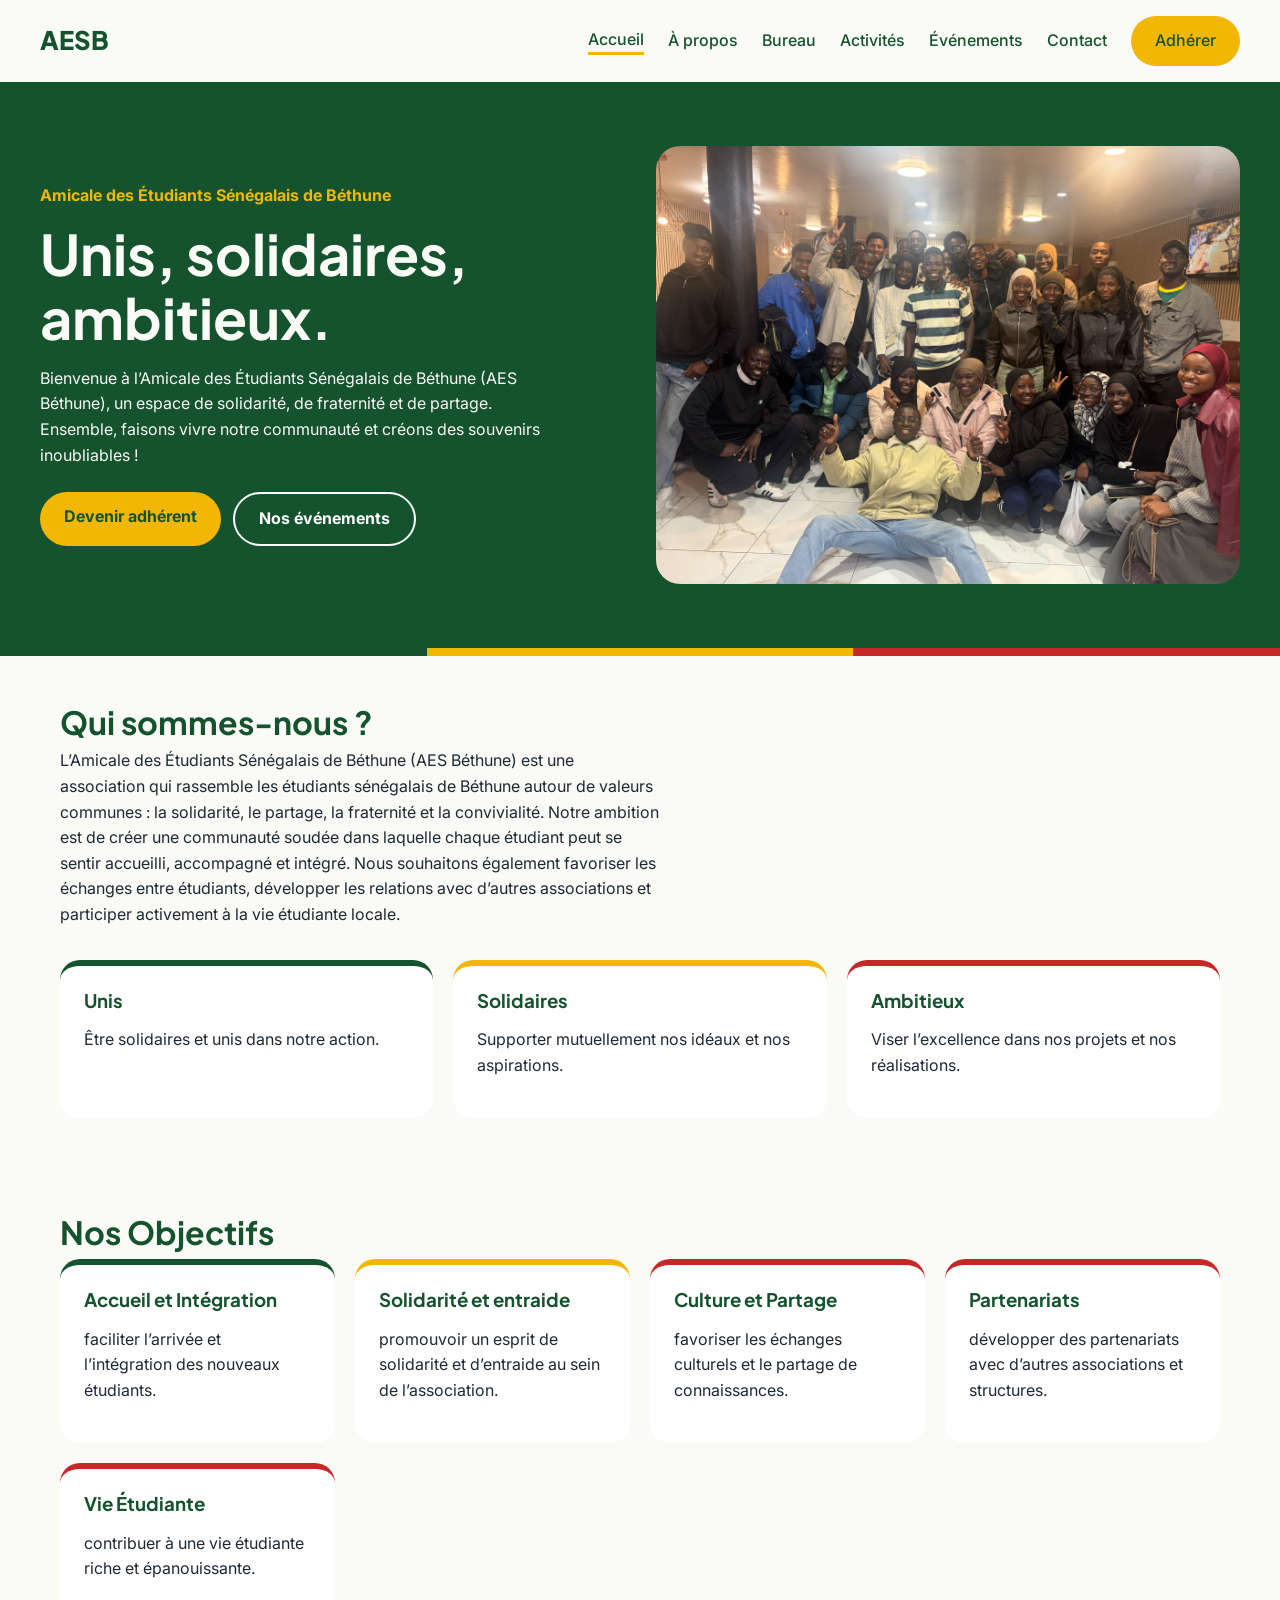
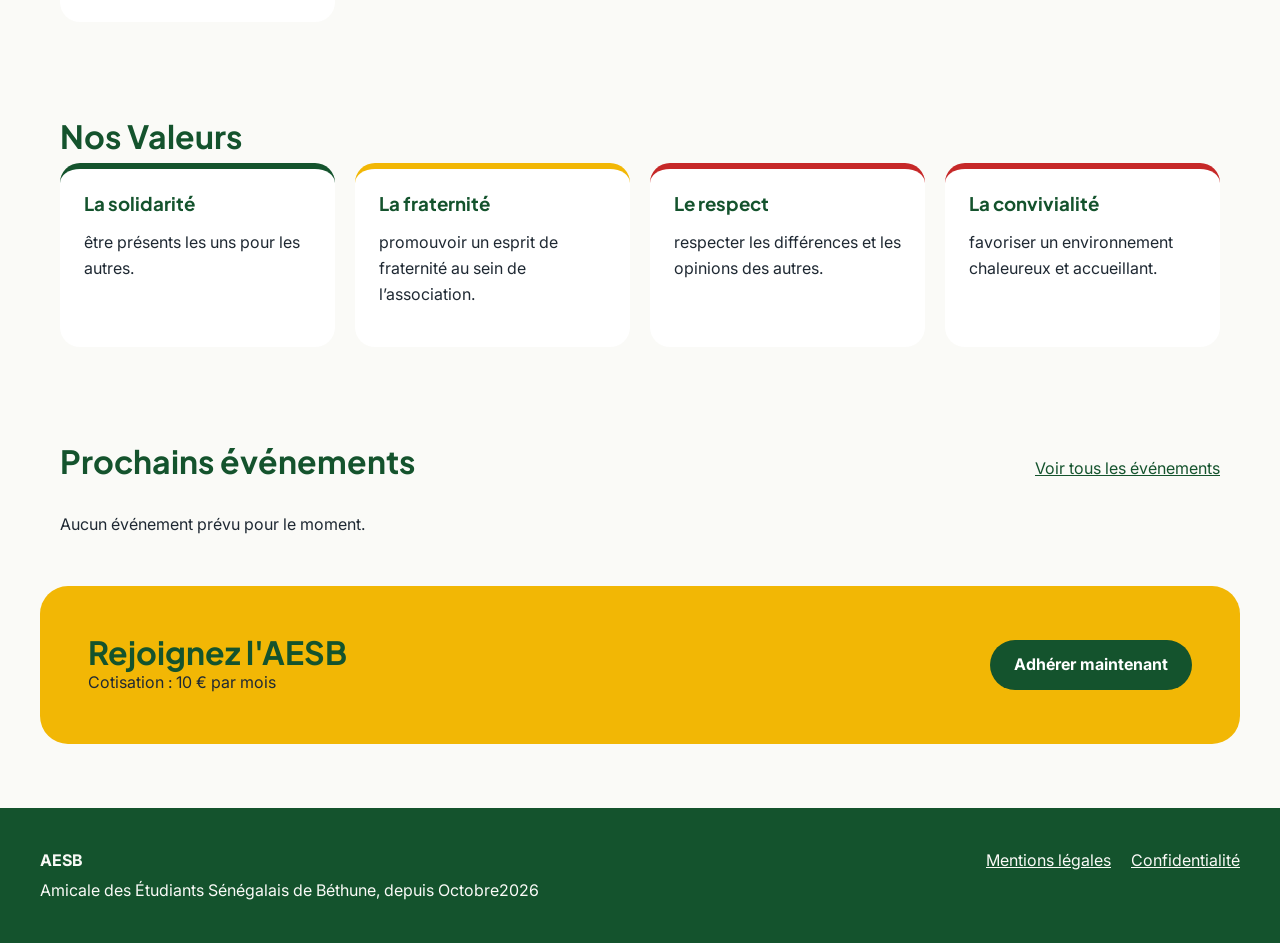
==== aesb-site/index.html @ e27a2065 "premier depot" ====
<!doctype html>
<html lang="fr">
<head>
  <meta charset="utf-8">
  <meta name="viewport" content="width=device-width, initial-scale=1">
  <title>AESB – Amicale des Étudiants Sénégalais de Béthune</title>
  <meta name="description" content="L'AESB réunit les étudiants sénégalais de Béthune : entraide, événements et réussite.">
  <link rel="preconnect" href="https://fonts.googleapis.com">
  <link rel="stylesheet" href="https://fonts.googleapis.com/css2?family=Inter:wght@400;500&family=Plus+Jakarta+Sans:wght@700;800&display=swap">
  <link rel="stylesheet" href="css/style.css">
</head>
<body>
  <a class="skip" href="#contenu">Aller au contenu</a>

  <header class="header">
    <a class="logo" href="index.html">AESB</a>
    <button class="burger" aria-expanded="false" aria-controls="menu">Menu</button>
    <nav id="menu" class="nav" aria-label="Navigation principale">
      <a href="index.html" aria-current="page">Accueil</a>
      <a href="a-propos.html">À propos</a>
      <a href="bureau.html">Bureau</a>
      <a href="activites.html">Activités</a>
      <a href="evenements.html">Événements</a>
      <a href="contact.html">Contact</a>
      <a class="btn btn-gold" href="adhesion.html">Adhérer</a>
    </nav>
  </header>

  <main id="contenu">
    <section class="hero">
      <div class="hero-text">
        <p class="hero-kicker">Amicale des Étudiants Sénégalais de Béthune</p>
        <h1>Unis, solidaires, ambitieux.</h1>
        <p>Bienvenue à l’Amicale des Étudiants Sénégalais de Béthune (AES Béthune), un espace de solidarité, de fraternité et de partage. Ensemble, faisons vivre notre communauté et créons des souvenirs inoubliables !</p>
        <div class="actions">
          <a class="btn btn-gold" href="adhesion.html">Devenir adhérent</a>
          <a class="btn btn-outline" href="evenements.html">Nos événements</a>
        </div>
      </div>
      <div class="hero-photo" role="img" aria-label="Photo de l'association">
        <img src="images\profil_aesb.jpeg" alt="Photo de l'association">
      </div>
    </section>

    <div class="tricolore" aria-hidden="true"><span></span><span></span><span></span></div>

    <section class="section">
      <h2>Qui sommes-nous ?</h2>
      <p class="lead">L’Amicale des Étudiants Sénégalais de Béthune (AES Béthune) est une association qui rassemble les étudiants sénégalais de Béthune autour de valeurs communes : la solidarité, le partage, la fraternité et la convivialité.

        Notre ambition est de créer une communauté soudée dans laquelle chaque étudiant peut se sentir accueilli, accompagné et intégré.

        Nous souhaitons également favoriser les échanges entre étudiants, développer les relations avec d’autres associations et participer activement à la vie étudiante locale.</p>
      <div class="cards">
        <div class="card card-vert"><h3>Unis</h3><p>Être solidaires et unis dans notre action.</p></div>
        <div class="card card-or"><h3>Solidaires</h3><p>Supporter mutuellement nos idéaux et nos aspirations.</p></div>
        <div class="card card-rouge"><h3>Ambitieux</h3><p>Viser l’excellence dans nos projets et nos réalisations.</p></div>
      </div>
    </section>

    <section class="section">
      <h2>Nos Objectifs</h2>
      
      <div class="cards">
        <div class="card card-vert"><h3>Accueil et Intégration</h3><p> faciliter l’arrivée et l’intégration des nouveaux étudiants.</p></div>
        <div class="card card-or"><h3>Solidarité et entraide</h3><p> promouvoir un esprit de solidarité et d’entraide au sein de l’association.</p></div>
        <div class="card card-rouge"><h3>Culture et Partage</h3><p> favoriser les échanges culturels et le partage de connaissances.</p></div>
        <div class="card card-rouge"><h3>Partenariats</h3><p> développer des partenariats avec d’autres associations et structures.</p></div>
         <div class="card card-rouge"><h3>Vie Étudiante</h3><p> contribuer à une vie étudiante riche et épanouissante.</p></div>
      </div>
    </section>

    <section class="section">
      <h2>Nos Valeurs</h2>
      
      <div class="cards">
        <div class="card card-vert"><h3>La solidarité</h3><p>être présents les uns pour les autres.</p></div>
        <div class="card card-or"><h3>La fraternité</h3><p>promouvoir un esprit de fraternité au sein de l’association.</p></div>
        <div class="card card-rouge"><h3>Le respect</h3><p>respecter les différences et les opinions des autres.</p></div>
        <div class="card card-rouge"><h3>La convivialité</h3><p>favoriser un environnement chaleureux et accueillant.</p></div>
    
    </section>


    <section class="section">
      <div class="section-head">
        <h2>Prochains événements</h2>
        <a href="evenements.html">Voir tous les événements</a>
      </div>
      <div id="events" class="cards" data-limit="3" data-mode="upcoming">
        <p>Chargement…</p>
      </div>
    </section>

    <section class="cta">
      <div>
        <h2>Rejoignez l'AESB</h2>
        <p>Cotisation : 10 € par mois</p>
      </div>
      <a class="btn btn-vert" href="adhesion.html">Adhérer maintenant</a>
    </section>
  </main>

  <footer class="footer">
    <div>
      <strong>AESB</strong>
      <p>Amicale des Étudiants Sénégalais de Béthune, depuis Octobre2026</p>
    </div>
    <div class="footer-links">
      <a href="mentions-legales.html">Mentions légales</a>
      <a href="confidentialite.html">Confidentialité</a>
    </div>
  </footer>

  <script src="js/main.js"></script>
</body>
</html>
---- aesb-site/css/style.css ----
/* ===== 1. Variables : toutes les couleurs et polices au même endroit ===== */
:root {
  --vert: #14532d;
  --vert-clair: #1e6b3b;
  --or: #f2b705;
  --rouge: #c62828;
  --fond: #fafaf7;
  --texte: #1f2933;
  --gris: #52606d;
  --blanc: #fff;
  --titres: "Plus Jakarta Sans", system-ui, sans-serif;
  --corps: Inter, system-ui, sans-serif;
  --rayon: 20px;
}

/* ===== 2. Base ===== */
*, *::before, *::after { box-sizing: border-box; }
html { scroll-behavior: smooth; }
body { margin: 0; font-family: var(--corps); font-size: 1rem; line-height: 1.6; color: var(--texte); background: var(--fond); }
h1, h2, h3 { font-family: var(--titres); line-height: 1.15; color: var(--vert); margin: 0 0 .5rem; }
h2 { font-size: clamp(1.5rem, 4vw, 2rem); }
a { color: var(--vert); }
img { max-width: 100%; display: block; }
:focus-visible { outline: 3px solid var(--or); outline-offset: 3px; }
.skip { position: absolute; left: -999px; }
.skip:focus { left: 1rem; top: 1rem; background: var(--or); padding: .5rem 1rem; z-index: 10; }

/* ===== 3. Boutons ===== */
.btn { display: inline-block; padding: .75rem 1.5rem; border-radius: 999px; font-weight: 700; text-decoration: none; transition: transform .2s; }
.btn:hover { transform: translateY(-2px); }
.btn-gold { background: var(--or); color: var(--vert); }
.btn-vert { background: var(--vert); color: var(--blanc); }
.btn-outline { border: 2px solid var(--blanc); color: var(--blanc); }

/* ===== 4. En-tête et menu (mobile d'abord) ===== */
.header { display: flex; flex-wrap: wrap; align-items: center; justify-content: space-between; padding: 1rem 1.25rem; }
.logo { font-family: var(--titres); font-weight: 800; font-size: 1.6rem; text-decoration: none; }
.burger { background: none; border: 2px solid var(--vert); color: var(--vert); border-radius: 999px; padding: .5rem 1rem; font-weight: 700; cursor: pointer; }
.nav { display: none; flex-direction: column; gap: .75rem; width: 100%; padding-top: 1rem; }
.nav.open { display: flex; }
.nav a { text-decoration: none; font-weight: 500; }
.nav a[aria-current="page"] { border-bottom: 3px solid var(--or); }
.nav .btn { text-align: center; }

/* ===== 5. Sections ===== */
.section { padding: 3rem 1.25rem; max-width: 1200px; margin: 0 auto; }
.section-head { display: flex; flex-wrap: wrap; justify-content: space-between; align-items: baseline; gap: .5rem; margin-bottom: 1.5rem; }
.page-title { font-size: clamp(2rem, 6vw, 3rem); margin-bottom: 1.5rem; }
.space-top { margin-top: 3rem; }
.lead { max-width: 60ch; margin: 0 0 2rem; }

/* ===== 6. Accueil (hero) ===== */
.hero { display: grid; gap: 2rem; padding: 3rem 1.25rem; background: var(--vert); color: var(--fond); }
.hero h1 { color: var(--fond); font-size: clamp(2.2rem, 7vw, 3.5rem); }
.hero-kicker { color: var(--or); font-weight: 700; margin: 0 0 .75rem; }
.hero-text p { max-width: 52ch; }
.actions { display: flex; flex-wrap: wrap; gap: .75rem; margin-top: 1.5rem; }
.hero-photo { min-height: 260px; border-radius: 24px; background: var(--vert-clair); display: grid; place-items: center; overflow: hidden; }
.hero-photo img { width: 100%; height: 100%; object-fit: cover; }
.hero-text { animation: entree .8s ease both; }
@keyframes entree { from { opacity: 0; transform: translateY(16px); } }

.tricolore { display: flex; height: 8px; }
.tricolore span { flex: 1; }
.tricolore span:nth-child(1) { background: var(--vert); }
.tricolore span:nth-child(2) { background: var(--or); }
.tricolore span:nth-child(3) { background: var(--rouge); }

/* ===== 7. Cartes ===== */
.cards { display: grid; gap: 1.25rem; grid-template-columns: repeat(auto-fit, minmax(260px, 1fr)); }
.card { background: var(--blanc); border-radius: var(--rayon); padding: 1.5rem; }
.card-vert { border-top: 6px solid var(--vert); }
.card-or { border-top: 6px solid var(--or); }
.card-rouge { border-top: 6px solid var(--rouge); }
.event { background: var(--blanc); border-radius: var(--rayon); overflow: hidden; }
.event-img { height: 170px; background: #d9e4dc; display: grid; place-items: center; color: var(--vert); }
.event-img img { width: 100%; height: 100%; object-fit: cover; }
.event-body { padding: 1.25rem; }
.event-meta { margin: 0; font-size: .9rem; font-weight: 700; color: var(--vert); }

/* ===== 8. Appel à l'adhésion et pied de page ===== */
.cta { margin: 0 1.25rem 3rem; padding: 2.5rem 1.5rem; border-radius: 28px; background: var(--or); display: flex; flex-wrap: wrap; gap: 1.5rem; align-items: center; justify-content: space-between; }
.cta h2, .cta p { margin: 0; }
.footer { display: flex; flex-wrap: wrap; justify-content: space-between; gap: 1.5rem; padding: 2.5rem 1.25rem; background: var(--vert); color: var(--fond); }
.footer a { color: var(--fond); }
.footer p { margin: .25rem 0 0; }
.footer-links { display: flex; flex-wrap: wrap; gap: .5rem 1.25rem; }


/* ===== Page adhésion ===== */
.adhesion { display: grid; gap: 2rem; }
.price-card { background: var(--vert); color: var(--fond); border-radius: 28px; padding: 2rem; text-align: center; align-self: start; }
.price { margin: 0; font-family: var(--titres); font-weight: 800; font-size: 4rem; line-height: 1; color: var(--or); }
.price-note { margin: .5rem 0 1.5rem; }
.price-small { font-size: .9rem; margin: 1rem 0 0; }
.list { padding-left: 1.25rem; margin: 0; }
.list li { margin-bottom: .5rem; }
.steps { padding-left: 1.5rem; max-width: 60ch; }
.steps li { margin-bottom: .5rem; }

/* ===== 9. Tablette et ordinateur ===== */
@media (min-width: 800px) {
  .header { padding: 1rem 2.5rem; }
  .burger { display: none; }
  .nav { display: flex; flex-direction: row; align-items: center; width: auto; padding: 0; gap: 1.5rem; }
  .hero { grid-template-columns: 1fr 1fr; align-items: center; padding: 4rem 2.5rem; }
  .cta { margin: 0 2.5rem 4rem; padding: 3rem; }
  .adhesion { grid-template-columns: 340px 1fr; gap: 3rem; }
  .footer { padding: 2.5rem; }
}

/* Respect des personnes qui réduisent les animations */
@media (prefers-reduced-motion: reduce) {
  * { animation: none !important; transition: none !important; scroll-behavior: auto; }
}

/* ===== Formulaire de contact ===== */
.form { display: grid; gap: .5rem; max-width: 560px; }
.form label { font-weight: 500; margin-top: .5rem; }
.form input[type="text"], .form input[type="email"], .form textarea { width: 100%; padding: .75rem 1rem; border: 2px solid #cbd2d9; border-radius: 12px; font: inherit; background: var(--blanc); }
.form input:focus, .form textarea:focus { border-color: var(--vert); outline: none; box-shadow: 0 0 0 3px var(--or); }
.check { display: flex; gap: .75rem; align-items: flex-start; font-weight: 400 !important; }
.check input { margin-top: .35rem; }
.form button { justify-self: start; border: 0; cursor: pointer; font: inherit; font-weight: 700; margin-top: 1rem; }
.piege { position: absolute; left: -9999px; }
#form-status { margin: .5rem 0 0; font-weight: 500; }
#form-status.ok { color: var(--vert); }
#form-status.erreur { color: var(--rouge); }

/* ===== Page bureau ===== */

.team { display: grid; gap: 1.5rem; grid-template-columns: repeat(auto-fit, minmax(240px, 1fr)); }
.member { background: var(--blanc); border-radius: var(--rayon); padding: 2rem 1.5rem; text-align: center; border-top: 6px solid var(--vert); transition: transform .25s; }
.member:hover { transform: translateY(-4px); }
.member-or { border-top-color: var(--or); }
.member-rouge { border-top-color: var(--rouge); }
.member-photo { width: 140px; height: 140px; margin: 0 auto 1rem; border-radius: 50%; overflow: hidden; background: var(--vert); color: var(--or); display: grid; place-items: center; font-family: var(--titres); font-weight: 800; font-size: 2.5rem; }
.member-photo img { width: 100%; height: 100%; object-fit: cover; }
.member h2 { font-size: 1.25rem; margin: 0; }
.member-role { display: inline-block; margin: .5rem 0 .75rem; padding: .2rem .9rem; border-radius: 999px; background: var(--or); color: var(--vert); font-weight: 700; font-size: .9rem; }
.member p { margin: 0; color: var(--gris); }
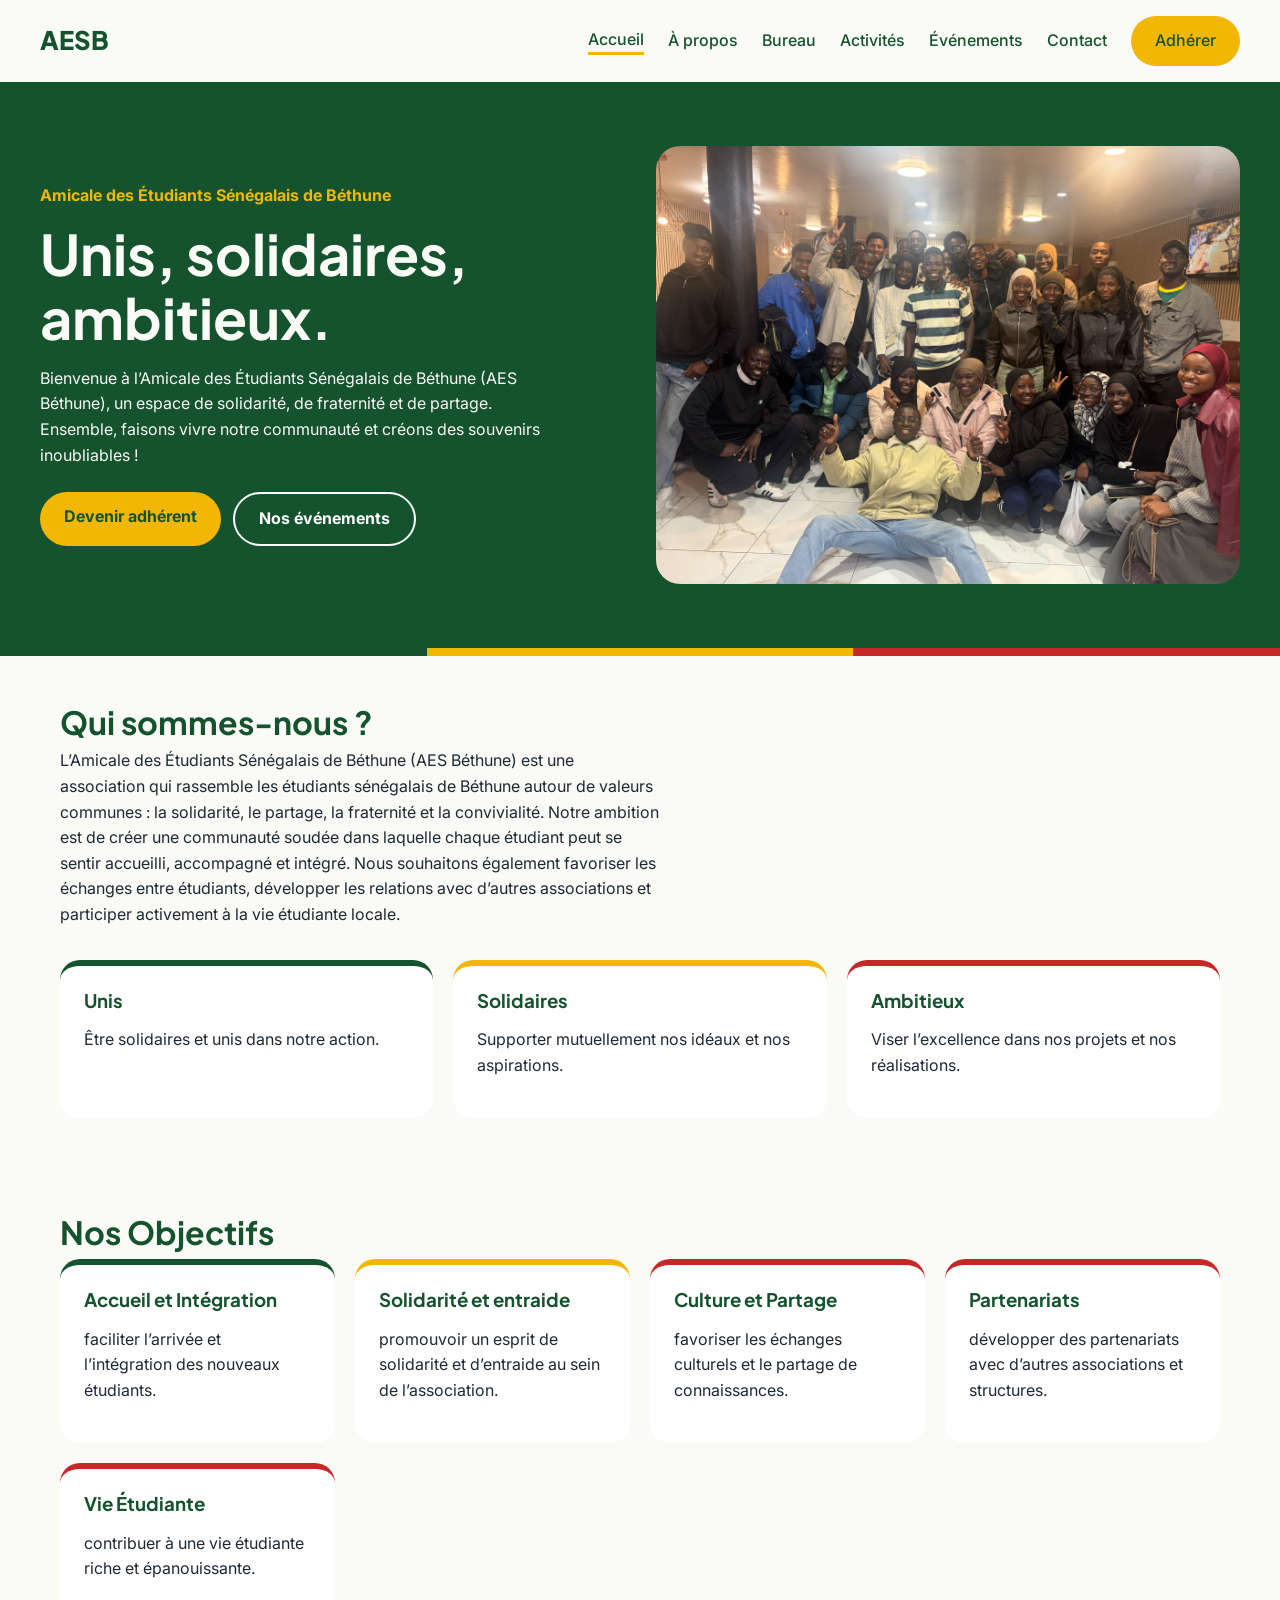
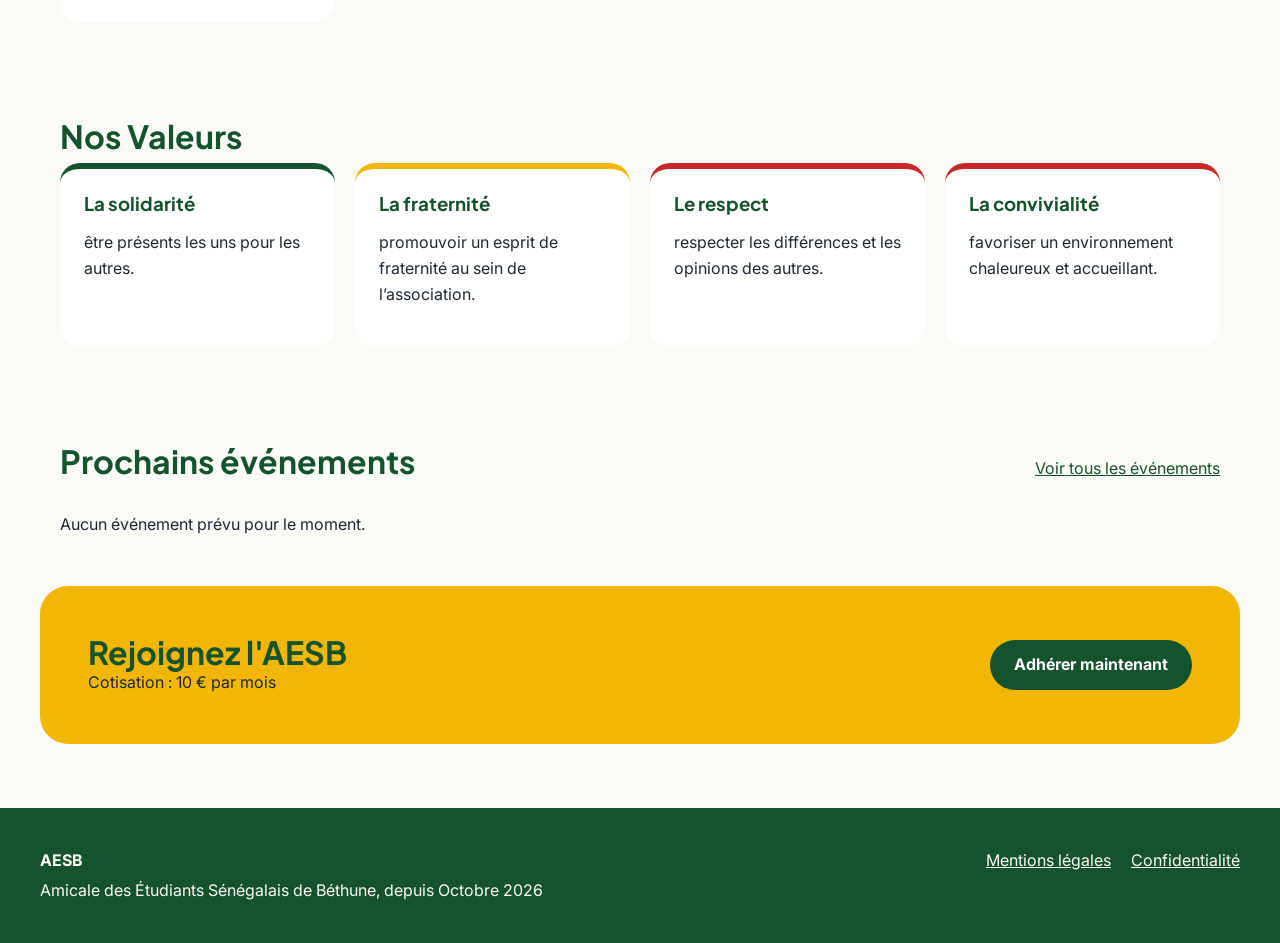
==== commit b165e283: "Bureau" ====
--- a/aesb-site/index.html
+++ b/aesb-site/index.html
@@ -104,7 +104,7 @@
   <footer class="footer">
     <div>
       <strong>AESB</strong>
-      <p>Amicale des Étudiants Sénégalais de Béthune, depuis Octobre2026</p>
+      <p>Amicale des Étudiants Sénégalais de Béthune, depuis Octobre 2026</p>
     </div>
     <div class="footer-links">
       <a href="mentions-legales.html">Mentions légales</a>
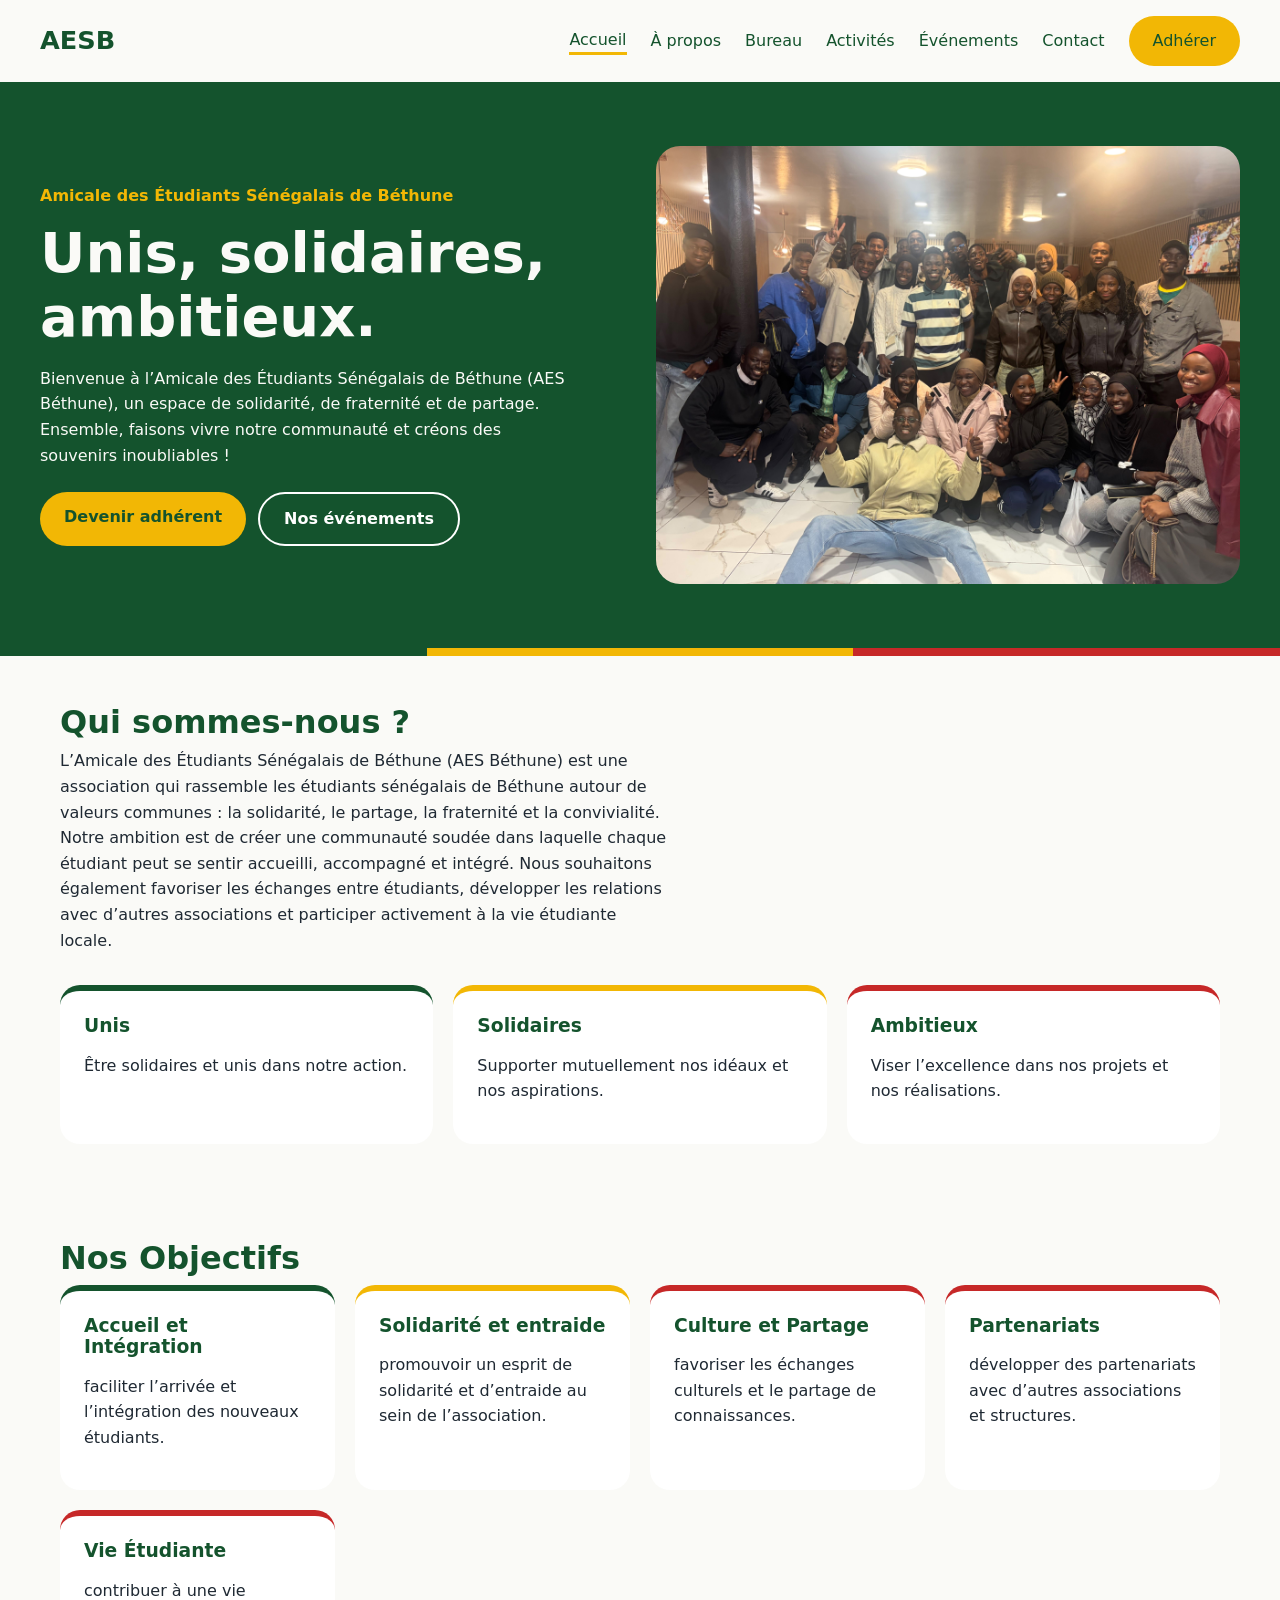
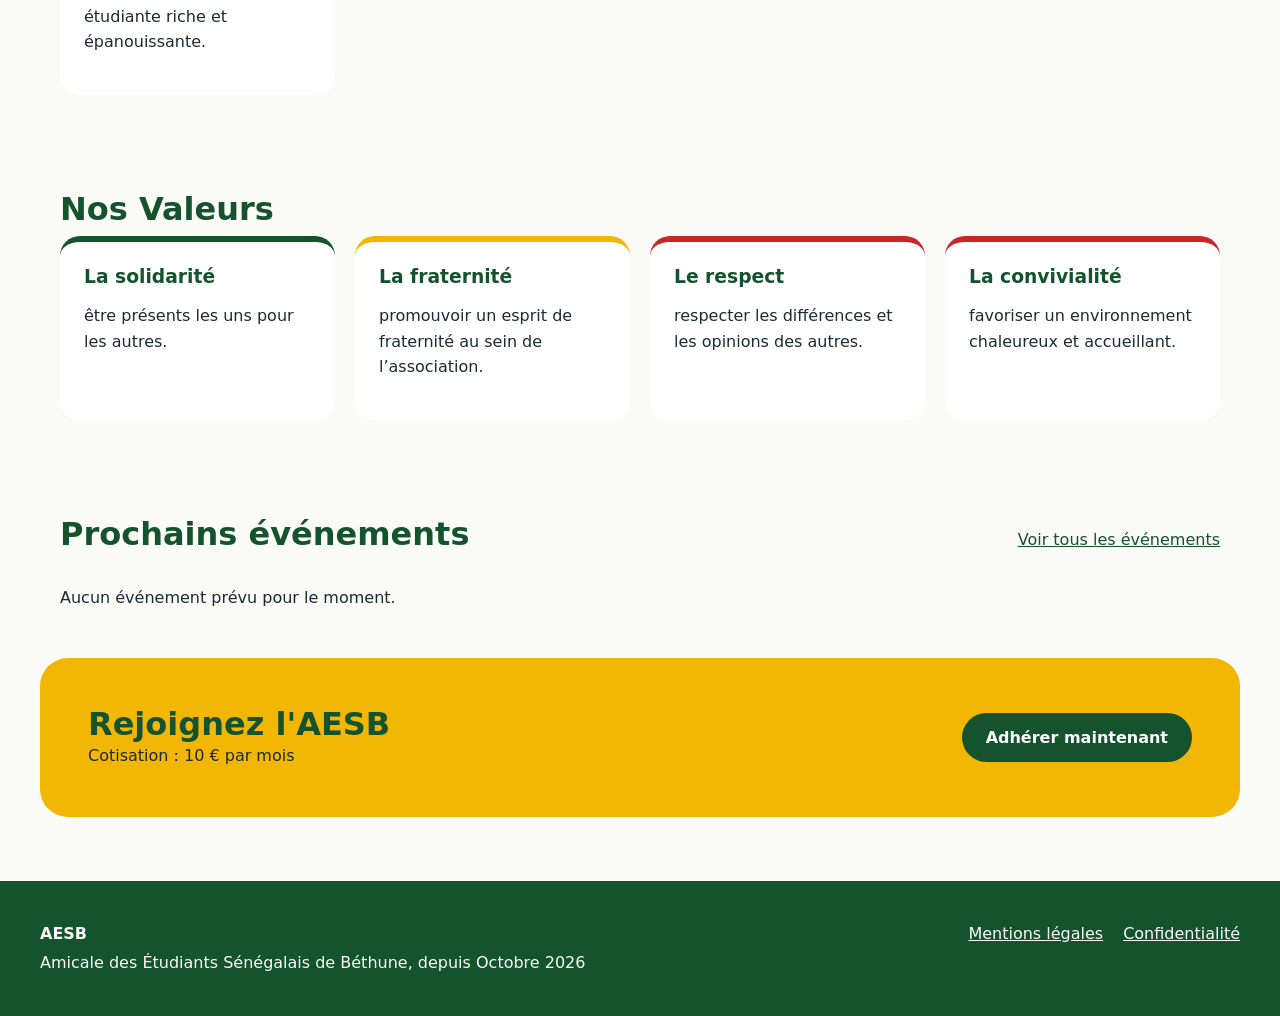
==== commit 21bb34ee: "Premier site AESB" ====
--- a/aesb-site/index.html
+++ b/aesb-site/index.html
@@ -5,8 +5,6 @@
   <meta name="viewport" content="width=device-width, initial-scale=1">
   <title>AESB – Amicale des Étudiants Sénégalais de Béthune</title>
   <meta name="description" content="L'AESB réunit les étudiants sénégalais de Béthune : entraide, événements et réussite.">
-  <link rel="preconnect" href="https://fonts.googleapis.com">
-  <link rel="stylesheet" href="https://fonts.googleapis.com/css2?family=Inter:wght@400;500&family=Plus+Jakarta+Sans:wght@700;800&display=swap">
   <link rel="stylesheet" href="css/style.css">
 </head>
 <body>
--- a/aesb-site/css/style.css
+++ b/aesb-site/css/style.css
@@ -139,3 +139,73 @@
 .member h2 { font-size: 1.25rem; margin: 0; }
 .member-role { display: inline-block; margin: .5rem 0 .75rem; padding: .2rem .9rem; border-radius: 999px; background: var(--or); color: var(--vert); font-weight: 700; font-size: .9rem; }
 .member p { margin: 0; color: var(--gris); }
+
+
+
+/* ===== Page adhésion (version améliorée) ===== */
+.anchor { scroll-margin-top: 1rem; }
+.big { font-size: clamp(1.8rem, 5vw, 2.5rem); }
+.intro-adhesion .lead { max-width: 65ch; }
+
+.choices { display: grid; gap: 1.25rem; grid-template-columns: repeat(auto-fit, minmax(280px, 1fr)); }
+.choice { display: block; padding: 1.75rem; border-radius: 24px; text-decoration: none; color: var(--texte); background: var(--blanc); transition: transform .25s; }
+.choice:hover { transform: translateY(-4px); }
+.choice h2 { font-size: 1.4rem; }
+.choice-vert { border-top: 8px solid var(--vert); }
+.choice-or { border-top: 8px solid var(--or); }
+.choice-go { display: inline-block; margin-top: .5rem; font-weight: 700; color: var(--vert); border-bottom: 3px solid var(--or); }
+
+.benefits { list-style: none; padding: 0; margin: 0; display: grid; gap: .75rem; }
+.benefits li { background: var(--blanc); border-radius: 16px; padding: 1rem 1.25rem; border-left: 6px solid var(--or); }
+.benefits strong { display: block; color: var(--vert); font-family: var(--titres); }
+
+.dark { background: var(--vert); color: var(--fond); }
+.dark h2, .dark h3, .dark h4 { color: var(--fond); }
+.dark .big { color: var(--or); }
+.dark a { color: var(--or); }
+.chips { list-style: none; padding: 0; margin: 0; display: flex; flex-wrap: wrap; gap: .75rem; }
+.chips li { padding: .4rem 1.1rem; border: 2px solid var(--or); border-radius: 999px; font-weight: 500; }
+.support { display: grid; gap: 1rem; grid-template-columns: repeat(auto-fit, minmax(240px, 1fr)); }
+.support-item { background: var(--vert-clair); border-radius: 16px; padding: 1.25rem; }
+.support-item h4 { margin: 0 0 .25rem; font-family: var(--titres); font-size: 1.05rem; }
+.support-item p { margin: 0; }
+.don { margin-top: 2rem; display: flex; flex-wrap: wrap; align-items: center; gap: 1rem; }
+.don p { margin: 0; max-width: 46ch; }
+.form-light { background: var(--blanc); color: var(--texte); border-radius: 24px; padding: 1.5rem; max-width: 640px; }
+.form-light a { color: var(--vert); }
+.form select { width: 100%; padding: .75rem 1rem; border: 2px solid #cbd2d9; border-radius: 12px; font: inherit; background: var(--blanc); }
+.form select:focus { border-color: var(--vert); outline: none; box-shadow: 0 0 0 3px var(--or); }
+
+.quote { background: var(--or); padding: 3rem 1.25rem; text-align: center; }
+.quote p { margin: 0 auto; max-width: 28ch; font-family: var(--titres); font-weight: 800; font-size: clamp(1.5rem, 4.5vw, 2.4rem); line-height: 1.25; color: var(--vert); }
+
+
+/* ===== Page à propos ===== */
+.since { margin: 0 0 .5rem; font-weight: 700; color: var(--vert); }
+.since::before { content: ""; display: inline-block; width: 28px; height: 4px; margin-right: .6rem; vertical-align: middle; background: var(--or); border-radius: 2px; }
+.lead-big { font-size: 1.2rem; max-width: 62ch; }
+.mission { grid-template-columns: repeat(auto-fit, minmax(240px, 1fr)); }
+.values { grid-template-columns: repeat(auto-fit, minmax(220px, 1fr)); }
+
+
+/* ===== Pages légales ===== */
+.legal { max-width: 800px; }
+.legal h2 { font-size: 1.35rem; margin-top: 2rem; }
+.legal p, .legal li { max-width: 70ch; }
+.maj { color: var(--gris); font-size: .9rem; margin: -.5rem 0 1.5rem; }
+.todo { background: #fff3c4; color: var(--texte); padding: 0 .25rem; border-radius: 4px; } /* à remplir puis retirer */
+.table-wrap { overflow-x: auto; }
+.legal table { border-collapse: collapse; width: 100%; min-width: 560px; background: var(--blanc); border-radius: 12px; }
+.legal th, .legal td { text-align: left; vertical-align: top; padding: .75rem 1rem; border-bottom: 1px solid #e4e7eb; font-size: .95rem; }
+.legal th { background: var(--vert); color: var(--fond); font-family: var(--titres); }
+
+
+/* ===== Polices hébergées localement (aucune requête vers Google) ===== */
+@font-face { font-family: "Inter"; font-style: normal; font-weight: 400; font-display: swap; src: url("../fonts/inter-latin-400-normal.woff2") format("woff2"); }
+@font-face { font-family: "Inter"; font-style: normal; font-weight: 500; font-display: swap; src: url("../fonts/inter-latin-500-normal.woff2") format("woff2"); }
+@font-face { font-family: "Plus Jakarta Sans"; font-style: normal; font-weight: 700; font-display: swap; src: url("../fonts/plus-jakarta-sans-latin-700-normal.woff2") format("woff2"); }
+@font-face { font-family: "Plus Jakarta Sans"; font-style: normal; font-weight: 800; font-display: swap; src: url("../fonts/plus-jakarta-sans-latin-800-normal.woff2") format("woff2"); }
+
+
+/* ===== Page activités ===== */
+.card-title { font-size: 1.2rem; margin: 0 0 .5rem; }
